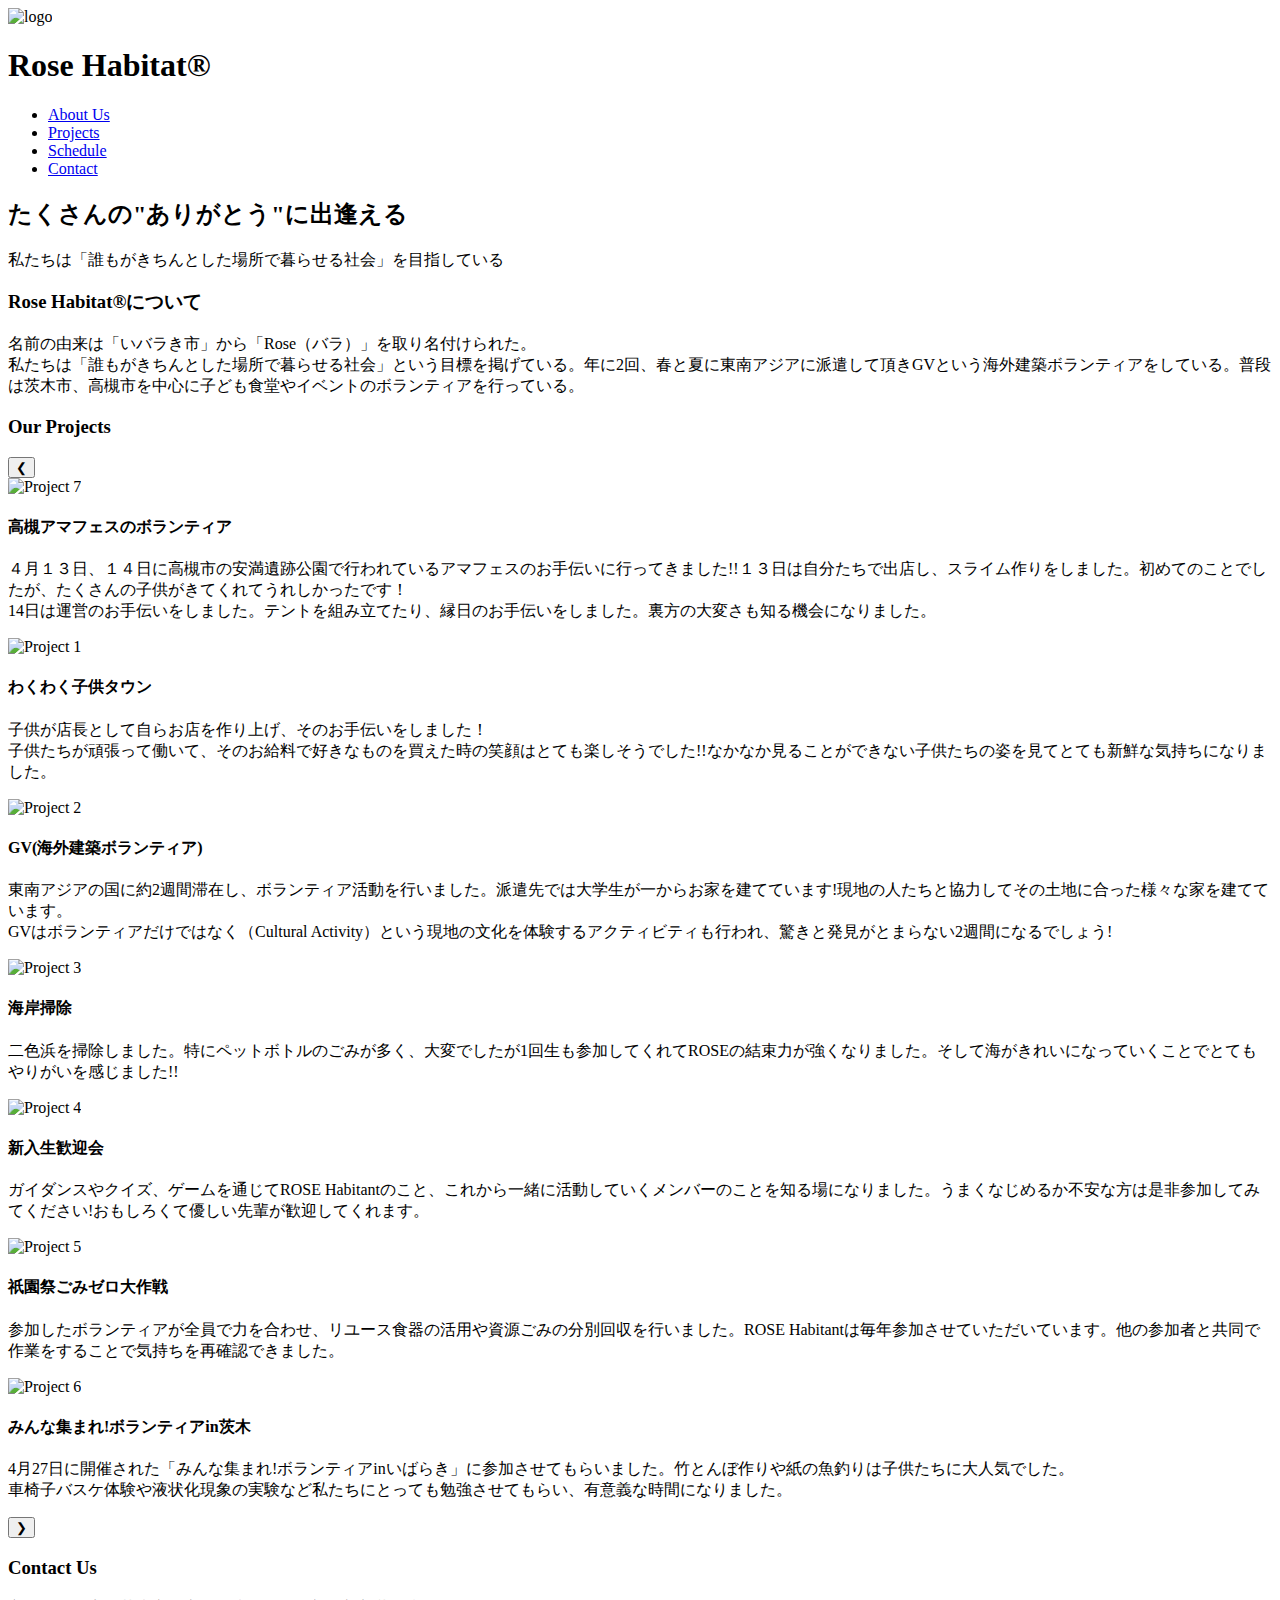
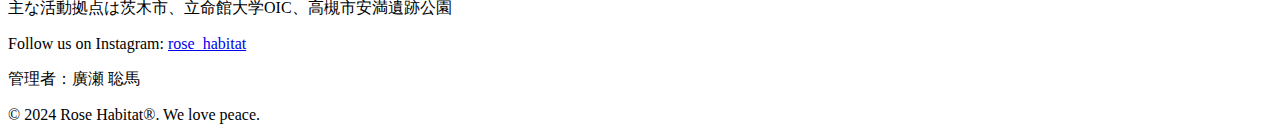
==== index.html @ 840e1768 "Update index.html" ====
<!DOCTYPE html>
<html lang="en">
<head>
  <meta charset="UTF-8" />
  <meta http-equiv="X-UA-Compatible" content="IE=edge" />
  <meta name="viewport" content="width=device-width, initial-scale=1.0" />
  <link rel="stylesheet" href="style.css" />
  <title>Rose Habitat® - Volunteer Organization</title>
</head>
<body>
  <header>
    <nav>
      <div class="logo">
        <img src="https://github.com/rosehabitat/rosehabitat.github.io/blob/main/S2.jpg?raw=true" alt="logo" />
        <h1>Rose Habitat®</h1>
      </div>
      <div class="menu-toggle" id="menu-toggle">
        <div class="bar"></div>
        <div class="bar"></div>
        <div class="bar"></div>
      </div>
      <ul class="nav-links" id="nav-links">
        <li><a href="index.html#about">About Us</a></li>
        <li><a href="index.html#projects">Projects</a></li>
        <li><a href="schedule.html">Schedule</a></li>
        <li><a href="index.html#contact">Contact</a></li>
      </ul>
    </nav>
  </header>



  <main>
    <section class="hero">
      <h2>たくさんの"ありがとう"に出逢える</h2>
      <p>私たちは「誰もがきちんとした場所で暮らせる社会」を目指している</p>
    </section>
    <section id="about" class="about">
      <h3>Rose Habitat®について</h3>
      <p>名前の由来は「いバラき市」から「Rose（バラ）」を取り名付けられた。<br>私たちは「誰もがきちんとした場所で暮らせる社会」という目標を掲げている。年に2回、春と夏に東南アジアに派遣して頂きGVという海外建築ボランティアをしている。普段は茨木市、高槻市を中心に子ども食堂やイベントのボランティアを行っている。</p>
    </section>
    <section id="projects" class="projects">
      <h3>Our Projects</h3>
      <div class="project-slider">
        <button class="arrow left-arrow">&#10094;</button>
        <div class="project-cards">
          <div class="card">
            <img src="https://github.com/rosehabitat/rosehabitat.github.io/blob/main/S1.jpg?raw=true" alt="Project 7">
            <h4>高槻アマフェスのボランティア</h4>
            <p>４月１３日、１４日に高槻市の安満遺跡公園で行われているアマフェスのお手伝いに行ってきました!!１３日は自分たちで出店し、スライム作りをしました。初めてのことでしたが、たくさんの子供がきてくれてうれしかったです！<br>14日は運営のお手伝いをしました。テントを組み立てたり、縁日のお手伝いをしました。裏方の大変さも知る機会になりました。
            </p>
          </div>
          <div class="card">
            <img src="https://github.com/rosehabitat/rosehabitat.github.io/blob/main/S3.jpg?raw=true" alt="Project 1">
            <h4>わくわく子供タウン</h4>
            <p>子供が店長として自らお店を作り上げ、そのお手伝いをしました！<br>子供たちが頑張って働いて、そのお給料で好きなものを買えた時の笑顔はとても楽しそうでした!!なかなか見ることができない子供たちの姿を見てとても新鮮な気持ちになりました。
            </p>
          </div>
          <div class="card">
            <img src="https://github.com/rosehabitat/rosehabitat.github.io/blob/main/S8.jpg?raw=true" alt="Project 2">
            <h4>GV(海外建築ボランティア)</h4>
            <p>
              東南アジアの国に約2週間滞在し、ボランティア活動を行いました。派遣先では大学生が一からお家を建てています!現地の人たちと協力してその土地に合った様々な家を建てています。<br>GVはボランティアだけではなく（Cultural Activity）という現地の文化を体験するアクティビティも行われ、驚きと発見がとまらない2週間になるでしょう!
            </p>
          </div>
          <div class="card">
            <img src="https://github.com/rosehabitat/rosehabitat.github.io/blob/main/S13.jpg?raw=true" alt="Project 3">
            <h4>海岸掃除</h4>
            <p>二色浜を掃除しました。特にペットボトルのごみが多く、大変でしたが1回生も参加してくれてROSEの結束力が強くなりました。そして海がきれいになっていくことでとてもやりがいを感じました!!
            </p>
          </div>
          <div class="card">
            <img src="https://github.com/rosehabitat/rosehabitat.github.io/blob/main/S4.jpg?raw=true" alt="Project 4">
            <h4>新入生歓迎会</h4>
            <p>ガイダンスやクイズ、ゲームを通じてROSE Habitantのこと、これから一緒に活動していくメンバーのことを知る場になりました。うまくなじめるか不安な方は是非参加してみてください!おもしろくて優しい先輩が歓迎してくれます。</p>
          </div>
          <div class="card">
            <img src="https://github.com/rosehabitat/rosehabitat.github.io/blob/main/S15.jpg?raw=true" alt="Project 5">
            <h4>祇園祭ごみゼロ大作戦</h4>
            <p>参加したボランティアが全員で力を合わせ、リユース食器の活用や資源ごみの分別回収を行いました。ROSE Habitantは毎年参加させていただいています。他の参加者と共同で作業をすることで気持ちを再確認できました。</p>
          </div>
          <div class="card">
            <img src="https://github.com/rosehabitat/rosehabitat.github.io/blob/main/S20.jpg?raw=true" alt="Project 6">
            <h4>みんな集まれ!ボランティアin茨木</h4>
            <p>4月27日に開催された「みんな集まれ!ボランティアinいばらき」に参加させてもらいました。竹とんぼ作りや紙の魚釣りは子供たちに大人気でした。<br>車椅子バスケ体験や液状化現象の実験など私たちにとっても勉強させてもらい、有意義な時間になりました。</p>
          </div>
          
        </div>
        <button class="arrow right-arrow">&#10095;</button>
      </div>
    </section>
    <section id="contact" class="contact">
      <h3>Contact Us</h3>
      <p>主な活動拠点は茨木市、立命館大学OIC、高槻市安満遺跡公園<br></p>
      <footer>
        <p>Follow us on Instagram: 
          <a href="https://www.instagram.com/rose_habitat?igshid=aXBjcmdrM2Z2eW10&utm_source=qr" target="_blank">rose_habitat</a>
        </p>
        <p>管理者：廣瀬 聡馬</p>
      </footer>
    </section>
  </main>
  <footer>
    <p>&copy; 2024 Rose Habitat®. We love peace.</p>
    
  </footer>
  <script src="script.js"></script>
</body>
</html>
  </footer>
  <script src="script.js"></script>
</body>
</html>
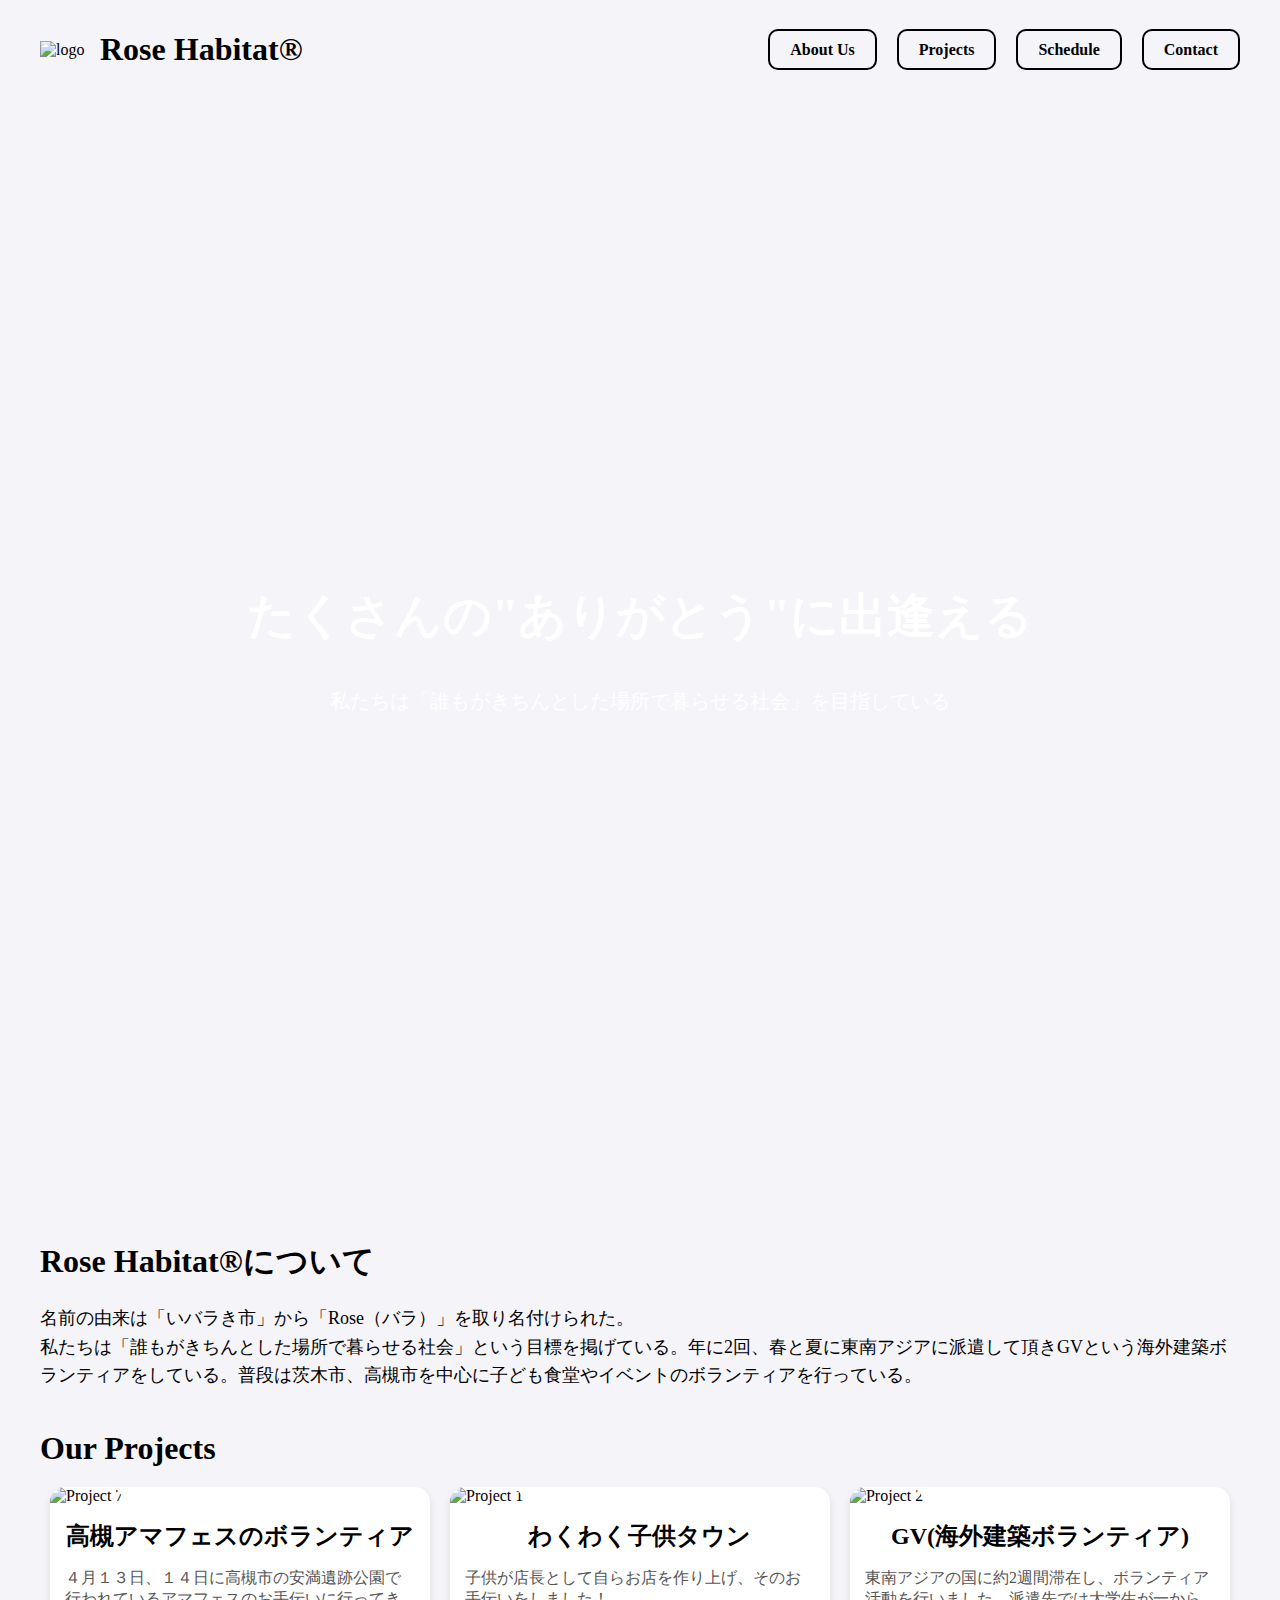
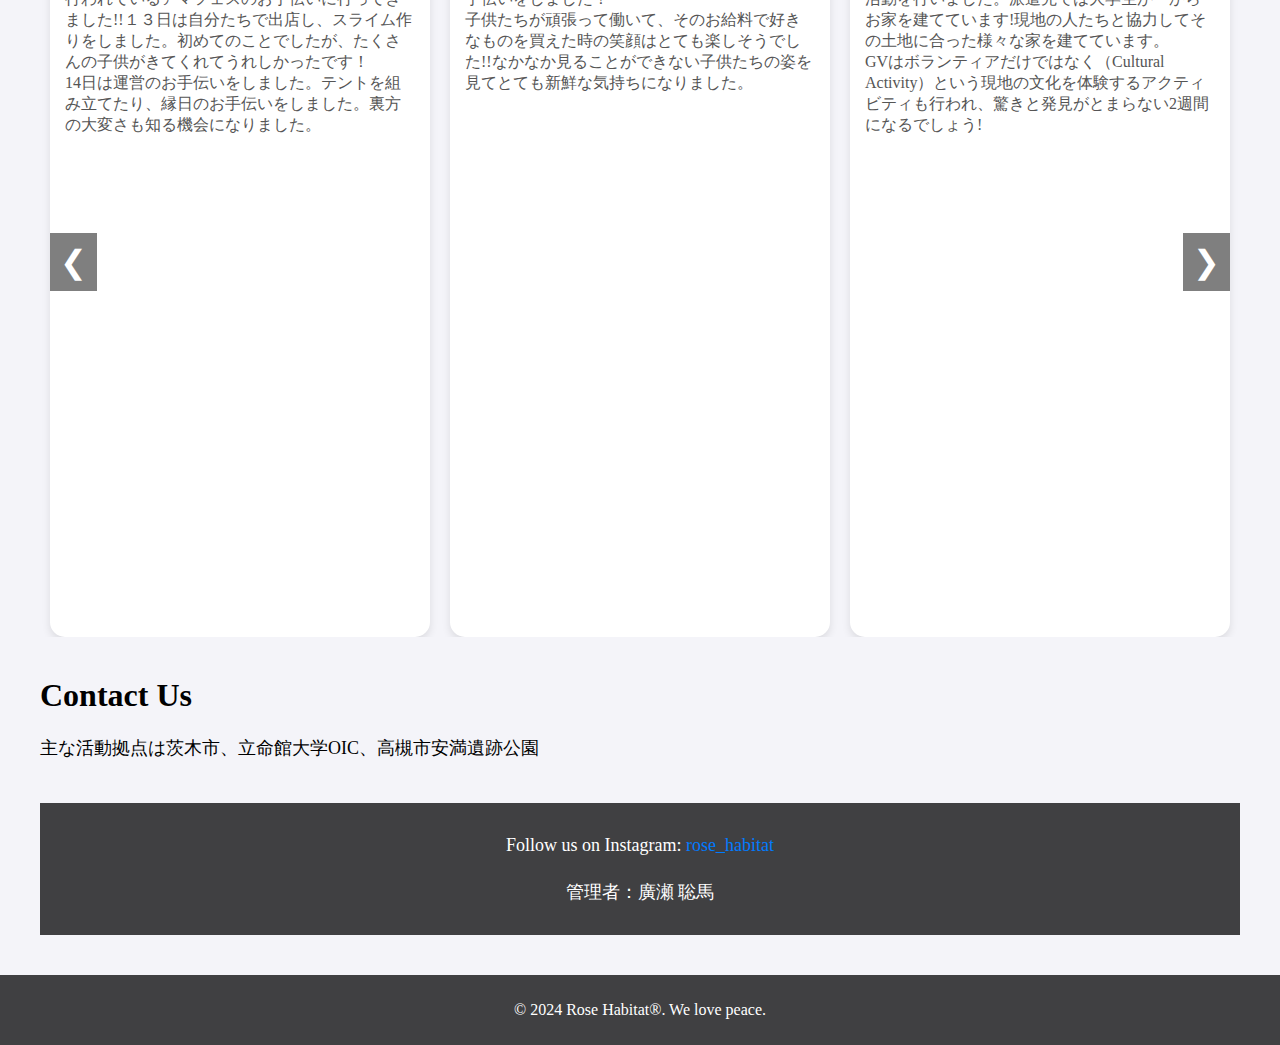
==== commit 15bc2681: "Update index.html" ====
--- a/index.html
+++ b/index.html
@@ -11,7 +11,7 @@
   <header>
     <nav>
       <div class="logo">
-        <img src="https://github.com/rosehabitat/rosehabitat.github.io/blob/main/S2.jpg?raw=true" alt="logo" />
+        <img src="https://github.com/rosehabitat/rose.github.io/blob/main/S2.jpg?raw=true" alt="logo" />
         <h1>Rose Habitat®</h1>
       </div>
       <div class="menu-toggle" id="menu-toggle">
@@ -45,42 +45,42 @@
         <button class="arrow left-arrow">&#10094;</button>
         <div class="project-cards">
           <div class="card">
-            <img src="https://github.com/rosehabitat/rosehabitat.github.io/blob/main/S1.jpg?raw=true" alt="Project 7">
+            <img src="https://github.com/rosehabitat/rose.github.io/blob/main/S1.jpg?raw=true" alt="Project 7">
             <h4>高槻アマフェスのボランティア</h4>
             <p>４月１３日、１４日に高槻市の安満遺跡公園で行われているアマフェスのお手伝いに行ってきました!!１３日は自分たちで出店し、スライム作りをしました。初めてのことでしたが、たくさんの子供がきてくれてうれしかったです！<br>14日は運営のお手伝いをしました。テントを組み立てたり、縁日のお手伝いをしました。裏方の大変さも知る機会になりました。
             </p>
           </div>
           <div class="card">
-            <img src="https://github.com/rosehabitat/rosehabitat.github.io/blob/main/S3.jpg?raw=true" alt="Project 1">
+            <img src="https://github.com/rosehabitat/rose.github.io/blob/main/S3.jpg?raw=true" alt="Project 1">
             <h4>わくわく子供タウン</h4>
             <p>子供が店長として自らお店を作り上げ、そのお手伝いをしました！<br>子供たちが頑張って働いて、そのお給料で好きなものを買えた時の笑顔はとても楽しそうでした!!なかなか見ることができない子供たちの姿を見てとても新鮮な気持ちになりました。
             </p>
           </div>
           <div class="card">
-            <img src="https://github.com/rosehabitat/rosehabitat.github.io/blob/main/S8.jpg?raw=true" alt="Project 2">
+            <img src="https://github.com/rosehabitat/rose.github.io/blob/main/S8.jpg?raw=true" alt="Project 2">
             <h4>GV(海外建築ボランティア)</h4>
             <p>
               東南アジアの国に約2週間滞在し、ボランティア活動を行いました。派遣先では大学生が一からお家を建てています!現地の人たちと協力してその土地に合った様々な家を建てています。<br>GVはボランティアだけではなく（Cultural Activity）という現地の文化を体験するアクティビティも行われ、驚きと発見がとまらない2週間になるでしょう!
             </p>
           </div>
           <div class="card">
-            <img src="https://github.com/rosehabitat/rosehabitat.github.io/blob/main/S13.jpg?raw=true" alt="Project 3">
+            <img src="https://github.com/rosehabitat/rose.github.io/blob/main/S13.jpg?raw=true" alt="Project 3">
             <h4>海岸掃除</h4>
             <p>二色浜を掃除しました。特にペットボトルのごみが多く、大変でしたが1回生も参加してくれてROSEの結束力が強くなりました。そして海がきれいになっていくことでとてもやりがいを感じました!!
             </p>
           </div>
           <div class="card">
-            <img src="https://github.com/rosehabitat/rosehabitat.github.io/blob/main/S4.jpg?raw=true" alt="Project 4">
+            <img src="https://github.com/rosehabitat/rose.github.io/blob/main/S4.jpg?raw=true" alt="Project 4">
             <h4>新入生歓迎会</h4>
             <p>ガイダンスやクイズ、ゲームを通じてROSE Habitantのこと、これから一緒に活動していくメンバーのことを知る場になりました。うまくなじめるか不安な方は是非参加してみてください!おもしろくて優しい先輩が歓迎してくれます。</p>
           </div>
           <div class="card">
-            <img src="https://github.com/rosehabitat/rosehabitat.github.io/blob/main/S15.jpg?raw=true" alt="Project 5">
+            <img src="https://github.com/rosehabitat/rose.github.io/blob/main/S15.jpg?raw=true" alt="Project 5">
             <h4>祇園祭ごみゼロ大作戦</h4>
             <p>参加したボランティアが全員で力を合わせ、リユース食器の活用や資源ごみの分別回収を行いました。ROSE Habitantは毎年参加させていただいています。他の参加者と共同で作業をすることで気持ちを再確認できました。</p>
           </div>
           <div class="card">
-            <img src="https://github.com/rosehabitat/rosehabitat.github.io/blob/main/S20.jpg?raw=true" alt="Project 6">
+            <img src="https://github.com/rosehabitat/rose.github.io/blob/main/S20.jpg?raw=true" alt="Project 6">
             <h4>みんな集まれ!ボランティアin茨木</h4>
             <p>4月27日に開催された「みんな集まれ!ボランティアinいばらき」に参加させてもらいました。竹とんぼ作りや紙の魚釣りは子供たちに大人気でした。<br>車椅子バスケ体験や液状化現象の実験など私たちにとっても勉強させてもらい、有意義な時間になりました。</p>
           </div>
@@ -107,7 +107,4 @@
   <script src="script.js"></script>
 </body>
 </html>
-  </footer>
-  <script src="script.js"></script>
-</body>
-</html>
+ 
--- a/style.css
+++ b/style.css
@@ -0,0 +1,307 @@
+/* style.css */
+body {
+    font-family: 'Arial, sans-serif';
+    margin: 0;
+    padding: 0;
+    box-sizing: border-box;
+    background-color: #f4f4f9;
+  }
+  
+  header {
+    background-color: transparent;
+    padding: 10px 0;
+  }
+  
+  nav {
+    display: flex;
+    justify-content: space-between;
+    align-items: center;
+    max-width: 1200px;
+    margin: 0 auto;
+    padding: 0 20px;
+  }
+  
+  .sc {
+    display: block;
+    margin: 0 auto;
+    max-width: 100%;
+    height: auto;
+    max-height: 100vh;
+    object-fit: contain;
+  }
+  
+  .logo {
+    display: flex;
+    align-items: center;
+  }
+  
+  .logo img {
+    width: 50px;
+    height: auto;
+    margin-right: 10px;
+  }
+  
+  .nav-links {
+    list-style: none;
+    display: flex;
+    gap: 20px;
+  }
+  
+  .nav-links li {
+    margin: 0;
+  }
+  
+  .nav-links a {
+    color: black;
+    text-decoration: none;
+    font-size: 16px;
+    font-weight: bold;
+    padding: 10px 20px;
+    border: 2px solid black;
+    border-radius: 10px;
+  }
+  
+  .nav-links a:hover {
+    text-decoration: underline;
+  }
+  
+  .hero {
+    position: relative;
+    height: 100vh;
+    display: flex;
+    flex-direction: column;
+    justify-content: center;
+    align-items: center;
+    color: white;
+    text-align: center;
+    padding: 100px 20px;
+    overflow: hidden;
+  }
+  
+  .hero h2 {
+    font-size: 48px;
+    margin-bottom: 20px;
+  }
+  
+  .hero p {
+    font-size: 20px;
+    margin-bottom: 40px;
+  }
+  
+  .hero::before {
+    content: '';
+    position: absolute;
+    top: 0;
+    left: 0;
+    width: 100%;
+    height: 100%;
+    background-size: cover;
+    background-position: center;
+    z-index: -1;
+    animation: slideBackground 15s infinite;
+  }
+  
+  @keyframes slideBackground {
+    0% { background-image: url('https://github.com/rosehabitat/rosehabitat.github.io/blob/main/S11.jpg?raw=true'); }
+    25% { background-image: url('https://github.com/rosehabitat/rosehabitat.github.io/blob/main/S8.jpg?raw=true'); }
+    50% { background-image: url('https://github.com/rosehabitat/rosehabitat.github.io/blob/main/S6.jpg?raw=true'); }
+    75% { background-image: url('https://github.com/rosehabitat/rosehabitat.github.io/blob/main/S5.jpg?raw=true'); }
+    100% { background-image: url('https://github.com/rosehabitat/rosehabitat.github.io/blob/main/S7.jpg?raw=true'); }
+  }
+  
+  .about, .projects, .recent-activities, .contact {
+    max-width: 1200px;
+    margin: 40px auto;
+    padding: 0 20px;
+  }
+  
+  .about h3, .projects h3, .recent-activities h3, .contact h3 {
+    font-size: 32px;
+    margin-bottom: 20px;
+  }
+  
+  .about p, .contact p {
+    font-size: 18px;
+    line-height: 1.6;
+  }
+  
+  .project-slider {
+    display: flex;
+    align-items: center;
+    position: relative;
+  }
+  
+  .project-cards {
+    display: flex;
+    overflow: hidden;
+    scroll-snap-type: x mandatory;
+    scroll-behavior: smooth;
+    width: 100%;
+  }
+  
+  .card {
+    flex: 0 0 auto;
+    width: calc(100% / 3 - 20px);
+    margin: 0 10px;
+    box-sizing: border-box;
+    border-radius: 15px;
+    height: 750px; 
+    background-color: white;
+    box-shadow: 0 4px 8px rgba(0,0,0,0.1);
+  }
+  
+  .arrow {
+    background-color: rgba(0, 0, 0, 0.5);
+    border: none;
+    color: white;
+    cursor: pointer;
+    font-size: 2rem;
+    padding: 10px;
+    position: absolute;
+    top: 50%;
+    transform: translateY(-50%);
+    z-index: 1;
+  }
+  
+  .left-arrow {
+    left: 10px;
+  }
+  
+  .right-arrow {
+    right: 10px;
+  }
+  
+  .card img {
+    width: 100%;
+    height: auto;
+    border-radius: 15px 15px 0px 0px;
+  }
+  
+  .card h4 {
+    text-align: center;
+    font-size: 24px;
+    margin: 15px 0;
+  }
+  
+  .card p {
+    padding: 0 15px 20px;
+    font-size: 16px;
+    color: #555;
+  }
+  
+  footer {
+    background-color: #404042;
+    color: white;
+    text-align: center;
+    padding: 10px 0;
+    margin-top: 40px;
+  }
+  
+  footer a {
+    color: #007BFF;
+    text-decoration: none;
+  }
+  
+  footer a:hover {
+    text-decoration: underline;
+  }
+  
+  /* モバイル対応のスタイル */
+  .menu-toggle {
+    display: none;
+    flex-direction: column;
+    cursor: pointer;
+  }
+  
+  .menu-toggle .bar {
+    width: 25px;
+    height: 3px;
+    background-color: black;
+    margin: 4px 0;
+  }
+  
+  .taskbar {
+    display: flex;
+    justify-content: space-between;
+    align-items: center;
+    width: 100%;
+  }
+  
+  @media (max-width: 768px) {
+  
+    .nav-links  {
+      display: none;
+      flex-direction: column;
+      width: 100%;
+      position:absolute;
+      top: 70px;
+      left: 0;
+      background-color:#f4f4f9;
+      padding: 0;
+      margin: 0;
+      z-index: 999; 
+    }
+  
+    .nav-links.active {
+      display: flex;
+    }
+  
+    .nav-links li {
+      width: 100%;
+      text-align: center;
+      margin: 0;
+    }
+  
+    .nav-links a {
+      display: block;
+      padding: 15px 0;
+      border: none;
+      border-bottom: 1px solid #444;
+    }
+  
+    .menu-toggle {
+      display: flex;
+    }
+  
+    .project-cards {
+      display: flex;
+      flex-wrap: nowrap;
+      overflow-x: hidden;
+      scroll-snap-type: x mandatory;
+    }
+  
+    .card {
+      flex: 0 0 100%;
+      margin: 5px;
+      box-sizing: border-box;
+      border-radius: 10px;
+      border-radius: 15px;
+      height: 665px; 
+      background-color: white;
+      box-shadow: 0 4px 8px rgba(0,0,0,0.1);
+    }
+   
+  
+    .hero h2 {
+      font-size: 35px;
+      margin-bottom: 30px;
+    }
+    
+    .hero p {
+      font-size: 15px;
+      margin-bottom: 40px;
+    }
+   
+    .hero::before {
+      content: '';
+      position: absolute;
+      top: 0;
+      left: 0;
+      width: 100%;
+      height: 80%;
+      background-size: cover;
+      background-position: center;
+      z-index: -1;
+      animation: slideBackground 15s infinite;
+    }
+  }
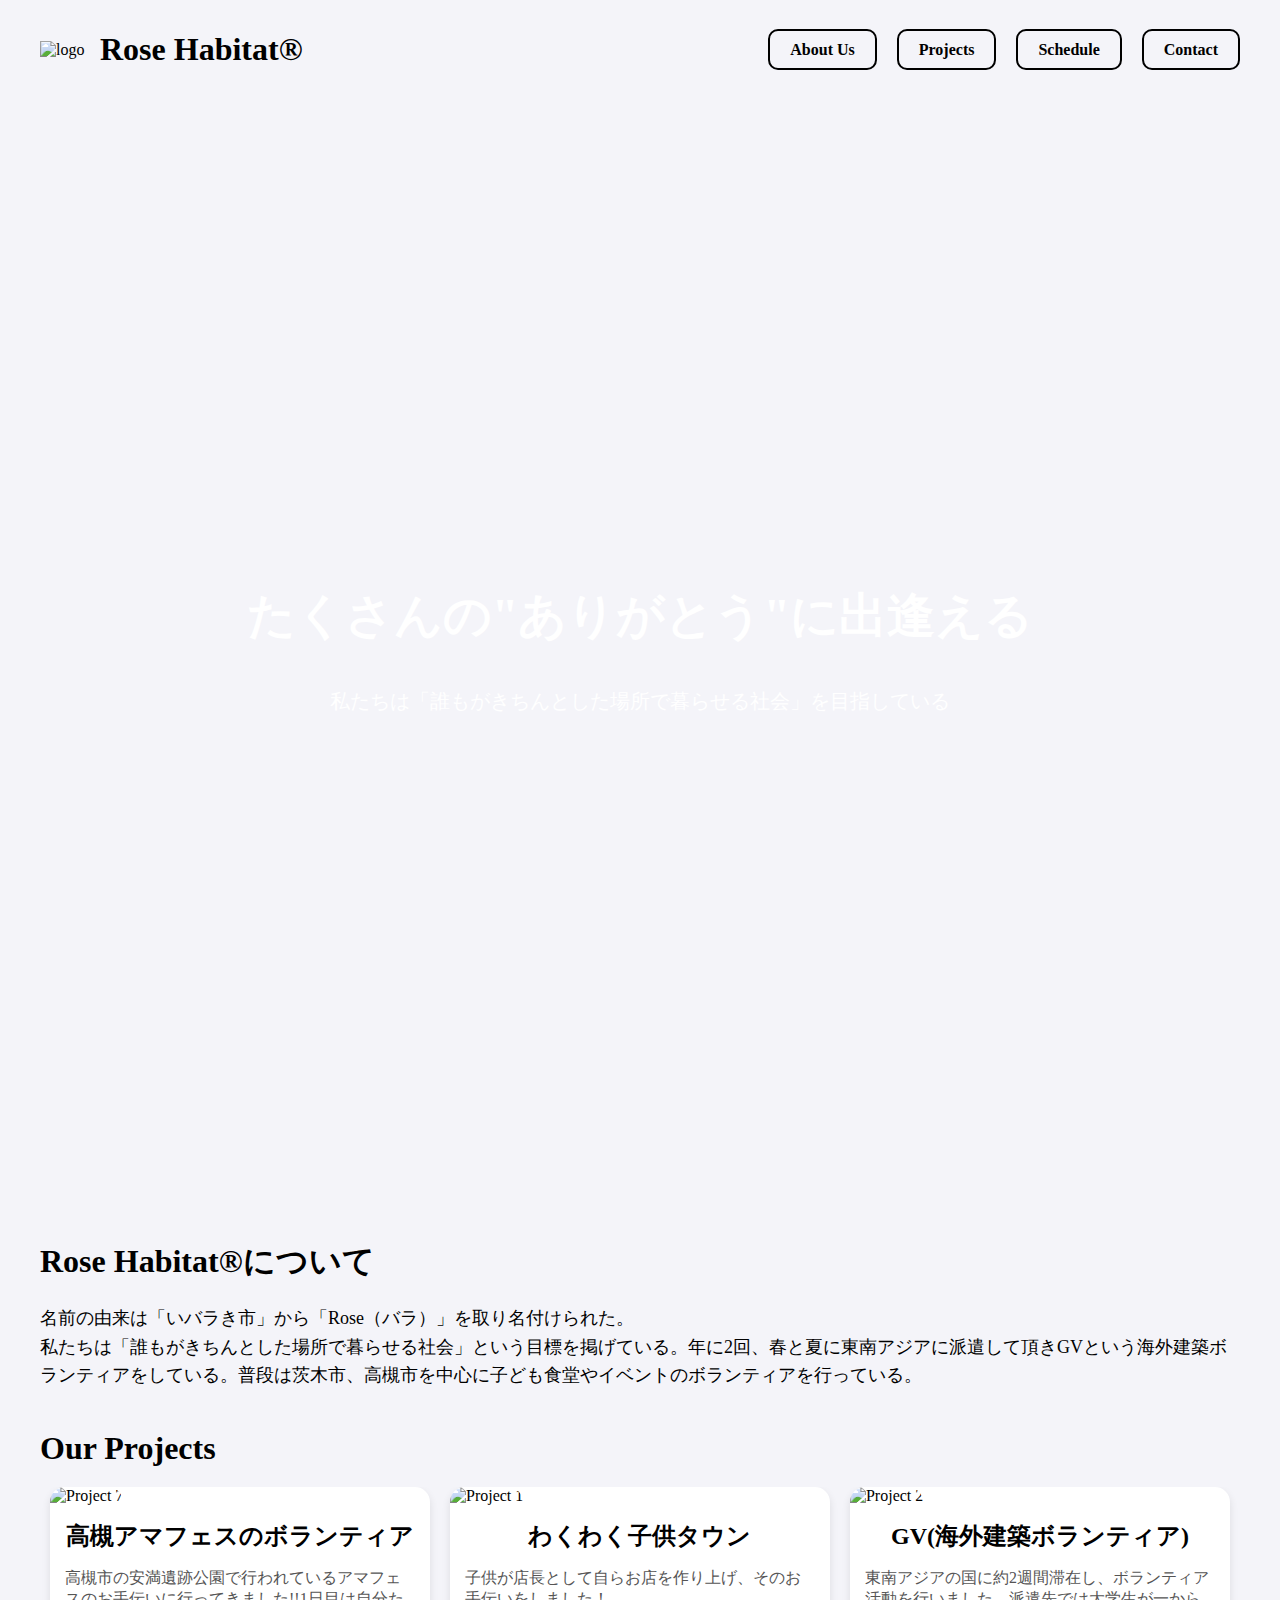
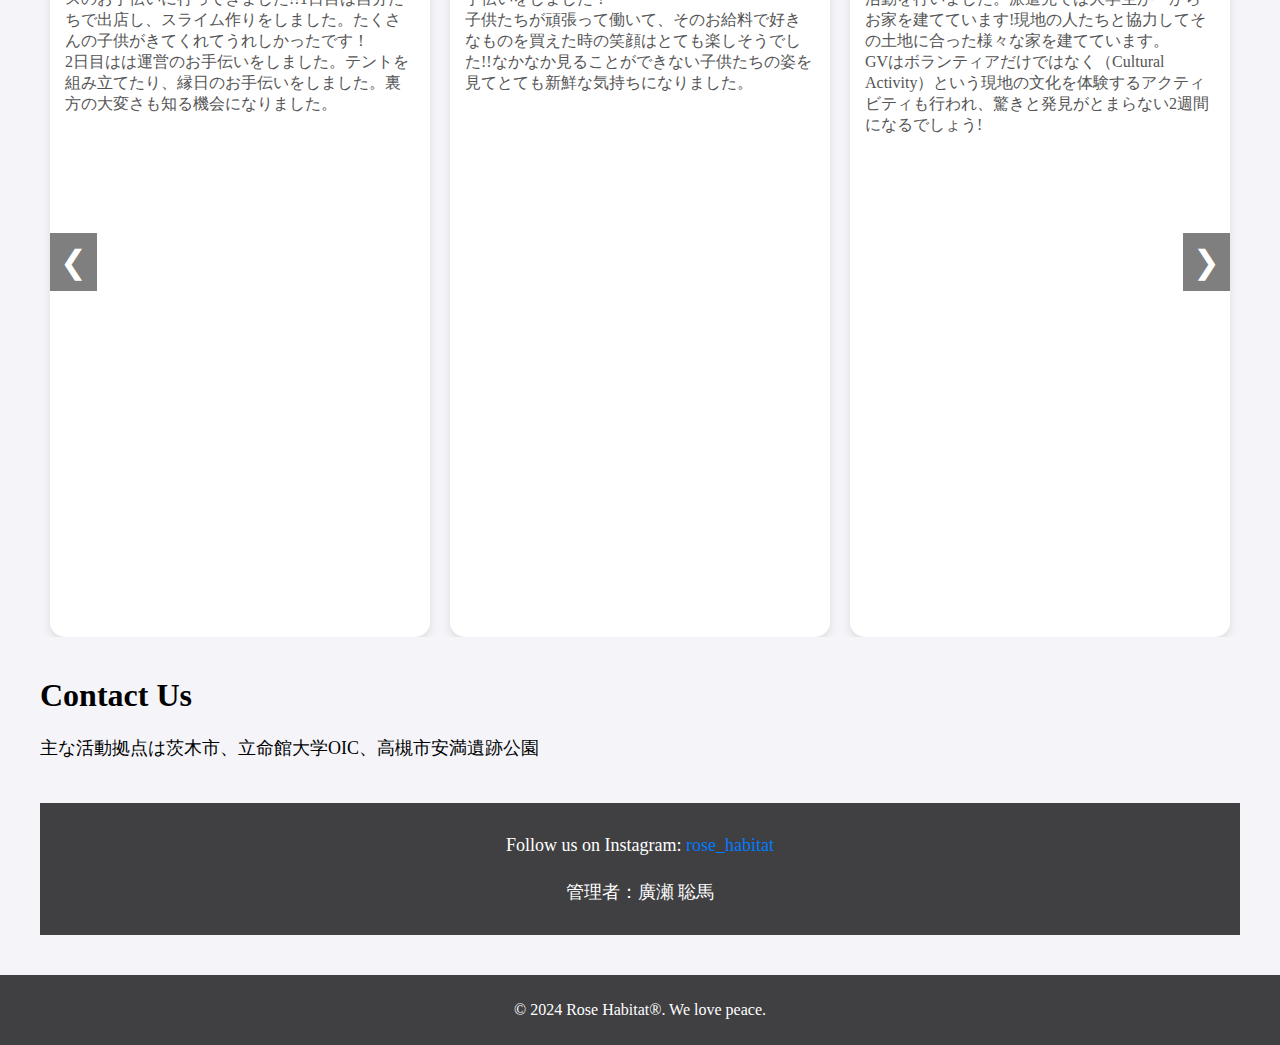
==== commit c7d0ccc6: "Update index.html" ====
--- a/index.html
+++ b/index.html
@@ -45,9 +45,9 @@
         <button class="arrow left-arrow">&#10094;</button>
         <div class="project-cards">
           <div class="card">
-            <img src="https://github.com/rosehabitat/rose.github.io/blob/main/S1.jpg?raw=true" alt="Project 7">
+            <img src="https://github.com/rosehabitat/rose.github.io/blob/main/S14.jpg?raw=true" alt="Project 7">
             <h4>高槻アマフェスのボランティア</h4>
-            <p>４月１３日、１４日に高槻市の安満遺跡公園で行われているアマフェスのお手伝いに行ってきました!!１３日は自分たちで出店し、スライム作りをしました。初めてのことでしたが、たくさんの子供がきてくれてうれしかったです！<br>14日は運営のお手伝いをしました。テントを組み立てたり、縁日のお手伝いをしました。裏方の大変さも知る機会になりました。
+            <p>高槻市の安満遺跡公園で行われているアマフェスのお手伝いに行ってきました!!1日目は自分たちで出店し、スライム作りをしました。たくさんの子供がきてくれてうれしかったです！<br>2日目はは運営のお手伝いをしました。テントを組み立てたり、縁日のお手伝いをしました。裏方の大変さも知る機会になりました。
             </p>
           </div>
           <div class="card">
@@ -84,6 +84,11 @@
             <h4>みんな集まれ!ボランティアin茨木</h4>
             <p>4月27日に開催された「みんな集まれ!ボランティアinいばらき」に参加させてもらいました。竹とんぼ作りや紙の魚釣りは子供たちに大人気でした。<br>車椅子バスケ体験や液状化現象の実験など私たちにとっても勉強させてもらい、有意義な時間になりました。</p>
           </div>
+          <div class="card">
+            <img src="https://github.com/rosehabitat/rose.github.io/blob/main/S16.jpg?raw=true" alt="Project 8">
+            <h4>水都くらわんか花火大会</h4>
+            <p>9月15日に開催された「第３回水都くらわんか花火大会」に参加させてもらいました。設営や誘導などボランティアとしてたくさんのいい経験になりました<br>ボランティアを締め括ったのは、特等席で見る大迫力の花火！それまでの疲れも吹き飛ぶほどすごい花火でみんな夢中になっていました。</p>
+          </div>
           
         </div>
         <button class="arrow right-arrow">&#10095;</button>
